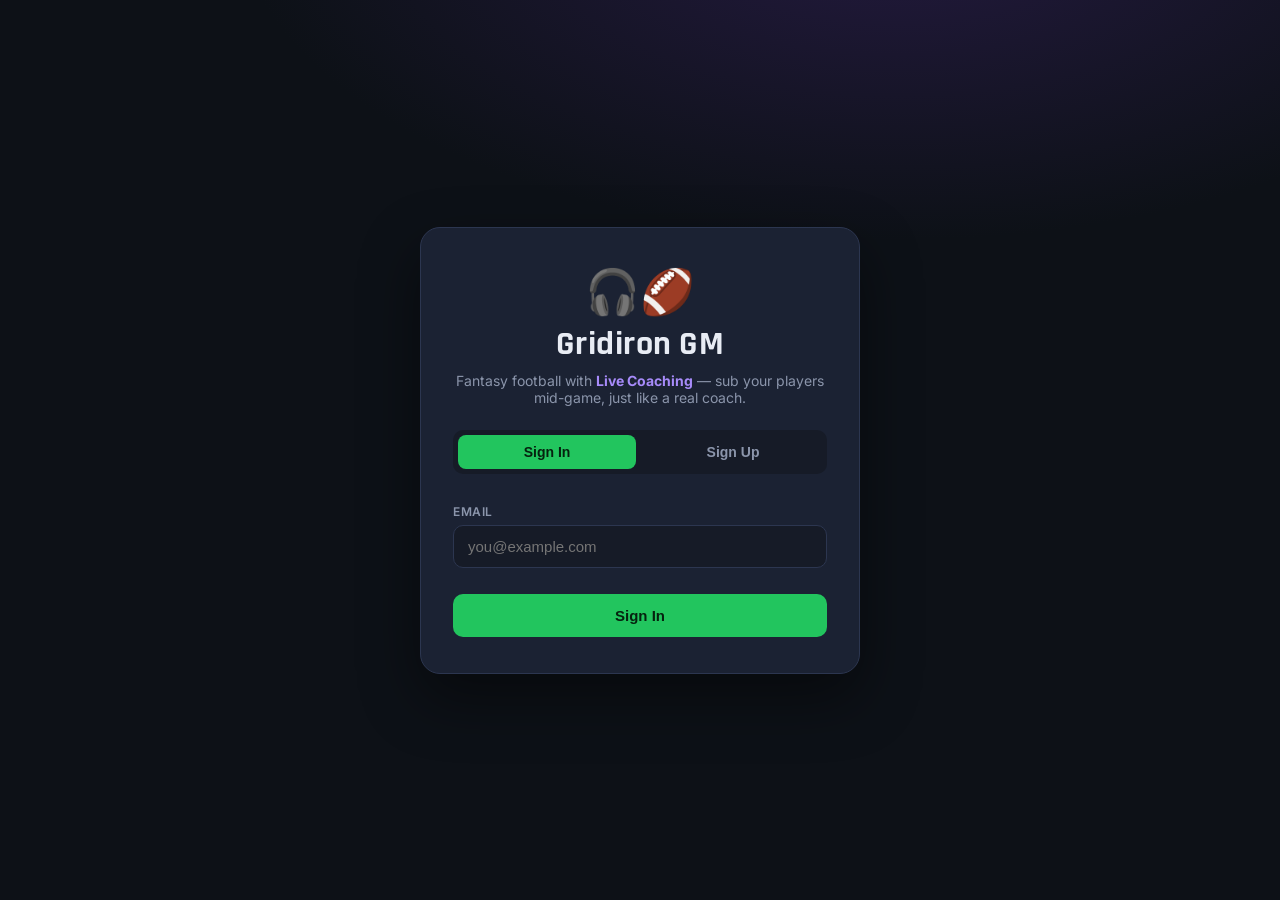
==== index.html @ d034e159 "Gridiron GM: fantasy football league app with Live Coaching - Sign up with name, username, email, ag" ====
<!DOCTYPE html>
<html lang="en">
<head>
  <meta charset="UTF-8" />
  <meta name="viewport" content="width=device-width, initial-scale=1.0" />
  <title>Gridiron GM — Fantasy Football with Live Coaching</title>
  <link rel="icon" href="data:image/svg+xml,<svg xmlns=%22http://www.w3.org/2000/svg%22 viewBox=%220 0 100 100%22><text y=%22.9em%22 font-size=%2290%22>🎧</text></svg>" />
  <link rel="preconnect" href="https://fonts.googleapis.com" />
  <link href="https://fonts.googleapis.com/css2?family=Rajdhani:wght@500;600;700&family=Inter:wght@400;500;600;700&display=swap" rel="stylesheet" />
  <link rel="stylesheet" href="styles.css" />
</head>
<body>
  <!-- ======== AUTH ======== -->
  <div id="auth-screen" class="screen">
    <div class="auth-card">
      <div class="auth-logo">🎧🏈</div>
      <h1 class="auth-title">Gridiron GM</h1>
      <p class="auth-sub">Fantasy football with <b>Live Coaching</b> — sub your players mid-game, just like a real coach.</p>

      <div class="auth-tabs">
        <button id="tab-login" class="auth-tab active" onclick="showAuthTab('login')">Sign In</button>
        <button id="tab-signup" class="auth-tab" onclick="showAuthTab('signup')">Sign Up</button>
      </div>

      <form id="login-form" class="auth-form" onsubmit="handleLogin(event)">
        <label>Email</label>
        <input type="email" id="login-email" placeholder="you@example.com" required />
        <button type="submit" class="btn-primary">Sign In</button>
      </form>

      <form id="signup-form" class="auth-form hidden" onsubmit="handleSignup(event)">
        <label>Name</label>
        <input type="text" id="signup-name" placeholder="Your name" required maxlength="40" />
        <label>Username</label>
        <input type="text" id="signup-username" placeholder="e.g. gridiron_guru" required maxlength="24" pattern="[A-Za-z0-9_]{3,24}" title="3–24 letters, numbers or underscores" />
        <label>Email</label>
        <input type="email" id="signup-email" placeholder="you@example.com" required />
        <label>Age Group</label>
        <select id="signup-age" required>
          <option value="" disabled selected>Select your age group</option>
          <option>Under 18</option>
          <option>18–24</option>
          <option>25–34</option>
          <option>35–44</option>
          <option>45–54</option>
          <option>55–64</option>
          <option>65+</option>
        </select>
        <label>Favorite Football Team</label>
        <select id="signup-team" required>
          <option value="" disabled selected>Select your team</option>
        </select>
        <button type="submit" class="btn-primary">Create Account</button>
      </form>
      <p id="auth-error" class="auth-error hidden"></p>
    </div>
  </div>

  <!-- ======== LEAGUE HUB ======== -->
  <div id="hub-screen" class="screen hidden">
    <header class="topbar">
      <div class="brand">🎧🏈 <span>Gridiron GM</span></div>
      <div class="user-box">
        <span id="hub-user-chip" class="user-chip"></span>
        <button class="btn-ghost" onclick="logout()">Sign out</button>
      </div>
    </header>
    <main class="hub-main">
      <section class="panel">
        <h2>🏟️ My Leagues</h2>
        <p class="panel-sub">Leagues you've created or joined</p>
        <div id="my-leagues"></div>
      </section>

      <div class="hub-grid">
        <section class="panel">
          <h2>➕ Create a League</h2>
          <form class="stack-form" onsubmit="handleCreateLeague(event)">
            <label>League Name</label>
            <input type="text" id="cl-name" placeholder="e.g. Sunday Legends" required maxlength="40" />
            <label>Number of Teams <span class="hint">(must be even)</span></label>
            <select id="cl-teams" onchange="updateDivisionOptions()"></select>
            <label>Divisions</label>
            <select id="cl-divisions"></select>
            <label>Playoff Teams <span class="hint">(division winners + wildcards advance)</span></label>
            <select id="cl-playoffs">
              <option value="6" selected>6 teams — top 2 seeds get a bye (weeks 15–17)</option>
              <option value="4">4 teams — semis &amp; championship (weeks 16–17)</option>
            </select>
            <label>Draft Date &amp; Time</label>
            <input type="datetime-local" id="cl-draft" required />
            <label>Your Team Name</label>
            <input type="text" id="cl-teamname" placeholder="e.g. Bench Warmers" required maxlength="30" />
            <button type="submit" class="btn-primary">Create League</button>
            <p class="form-note">The fantasy season runs weeks 1–17 — the NFL's 18 weeks minus one, because nobody plays their starters in Week 18.</p>
          </form>
        </section>

        <section class="panel">
          <h2>📨 Join a League</h2>
          <form class="stack-form" onsubmit="handleJoinLeague(event)">
            <label>Invite Code</label>
            <input type="text" id="jl-code" placeholder="e.g. K7XQ2M" required maxlength="8" style="text-transform:uppercase" />
            <label>Your Team Name</label>
            <input type="text" id="jl-teamname" placeholder="e.g. Couch Coaches" required maxlength="30" />
            <button type="submit" class="btn-primary">Join League</button>
            <p class="form-note">Ask your commissioner for the invite code or link.</p>
          </form>
        </section>
      </div>
    </main>
  </div>

  <!-- ======== LEAGUE ======== -->
  <div id="league-screen" class="screen hidden">
    <header class="topbar">
      <div class="brand clickable" onclick="backToHub()">‹ 🎧🏈 <span id="league-title">League</span></div>
      <nav class="nav" id="league-nav">
        <button id="nav-team" class="nav-btn" onclick="showTab('team')">My Team</button>
        <button id="nav-matchup" class="nav-btn" onclick="showTab('matchup')">Matchup</button>
        <button id="nav-players" class="nav-btn" onclick="showTab('players')">Players</button>
        <button id="nav-standings" class="nav-btn" onclick="showTab('standings')">Standings</button>
        <button id="nav-draft" class="nav-btn" onclick="showTab('draft')">Draft</button>
      </nav>
      <div class="user-box">
        <button id="refresh-btn" class="btn-ghost" onclick="manualRefresh()" title="Refresh live stats">⟳</button>
        <span id="user-chip" class="user-chip"></span>
        <button class="btn-ghost" onclick="logout()">Sign out</button>
      </div>
    </header>

    <div class="week-nav" id="week-nav">
      <button class="week-arrow" onclick="changeWeek(-1)">‹</button>
      <div id="week-pills" class="week-pills"></div>
      <button class="week-arrow" onclick="changeWeek(1)">›</button>
    </div>

    <main>
      <section id="tab-team" class="view hidden"><div id="team-view"></div></section>
      <section id="tab-matchup" class="view hidden"><div id="matchup-view"></div></section>
      <section id="tab-players" class="view hidden">
        <div class="panel">
          <div class="pool-controls">
            <input type="text" id="pool-search" placeholder="🔍 Search players…" oninput="renderPlayersTab()" />
            <div id="pos-filters" class="pos-filters"></div>
          </div>
          <div id="players-pool"></div>
        </div>
      </section>
      <section id="tab-standings" class="view hidden"><div id="standings-view"></div></section>
      <section id="tab-draft" class="view hidden"><div id="draft-view"></div></section>
    </main>
  </div>

  <!-- ======== MODALS ======== -->
  <div id="modal-backdrop" class="modal-backdrop hidden" onclick="if(event.target===this)closeModal()">
    <div id="modal-box" class="modal-box"></div>
  </div>

  <div id="toast" class="toast hidden"></div>

  <script src="vendor/supabase.js"></script>
  <script src="app.js"></script>
</body>
</html>
---- styles.css ----
:root {
  --bg: #0d1117;
  --bg-2: #161b27;
  --card: #1b2233;
  --card-hover: #222b40;
  --border: #2c3650;
  --text: #e8ecf4;
  --muted: #8b95ab;
  --accent: #22c55e;
  --accent-2: #16a34a;
  --gold: #fbbf24;
  --red: #ef4444;
  --blue: #3b82f6;
  --purple: #a78bfa;
  --radius: 14px;
}

* { margin: 0; padding: 0; box-sizing: border-box; }

body {
  font-family: 'Inter', system-ui, sans-serif;
  background: radial-gradient(1200px 600px at 70% -10%, #241a40 0%, var(--bg) 55%);
  color: var(--text);
  min-height: 100vh;
}

.hidden { display: none !important; }
.screen { min-height: 100vh; }

h1, h2, h3, .brand, .auth-title { font-family: 'Rajdhani', 'Inter', sans-serif; }

/* ===== Auth ===== */
#auth-screen { display: flex; align-items: center; justify-content: center; padding: 24px; }
.auth-card {
  width: 100%; max-width: 440px;
  background: var(--card); border: 1px solid var(--border);
  border-radius: 20px; padding: 36px 32px;
  box-shadow: 0 24px 60px rgba(0,0,0,.45);
}
.auth-logo { font-size: 44px; text-align: center; }
.auth-title { text-align: center; font-size: 34px; letter-spacing: .5px; margin-top: 4px; }
.auth-sub { text-align: center; color: var(--muted); margin: 6px 0 24px; font-size: 14px; }
.auth-sub b { color: var(--purple); }
.auth-tabs { display: flex; gap: 8px; margin-bottom: 20px; background: var(--bg-2); padding: 5px; border-radius: 10px; }
.auth-tab {
  flex: 1; padding: 9px; border: none; border-radius: 8px; cursor: pointer;
  background: transparent; color: var(--muted); font-weight: 600; font-size: 14px;
}
.auth-tab.active { background: var(--accent); color: #06220f; }
.auth-form, .stack-form { display: flex; flex-direction: column; gap: 6px; }
.auth-form label, .stack-form label { font-size: 12px; font-weight: 600; color: var(--muted); text-transform: uppercase; letter-spacing: .6px; margin-top: 10px; }
.auth-form input, .auth-form select, .stack-form input, .stack-form select {
  padding: 12px 14px; border-radius: 10px; border: 1px solid var(--border);
  background: var(--bg-2); color: var(--text); font-size: 15px; outline: none;
}
.auth-form input:focus, .auth-form select:focus,
.stack-form input:focus, .stack-form select:focus { border-color: var(--accent); }
.btn-primary {
  margin-top: 20px; padding: 13px; border: none; border-radius: 10px; cursor: pointer;
  background: var(--accent); color: #06220f; font-weight: 700; font-size: 15px;
}
.btn-primary:hover:not(:disabled) { background: var(--accent-2); color: #eafff2; }
.btn-primary:disabled { opacity: .4; cursor: not-allowed; }
.auth-error { margin-top: 14px; color: var(--red); font-size: 14px; text-align: center; }
.hint { color: var(--muted); font-weight: 400; text-transform: none; letter-spacing: 0; }
.form-note { color: var(--muted); font-size: 12px; margin-top: 12px; line-height: 1.5; }

/* ===== Topbar ===== */
.topbar {
  display: flex; align-items: center; justify-content: space-between; gap: 12px;
  padding: 14px 22px; border-bottom: 1px solid var(--border);
  background: rgba(13,17,23,.8); backdrop-filter: blur(8px);
  position: sticky; top: 0; z-index: 20; flex-wrap: wrap;
}
.brand { font-size: 22px; font-weight: 700; letter-spacing: .5px; }
.brand.clickable { cursor: pointer; }
.brand.clickable:hover { color: var(--accent); }
.nav { display: flex; gap: 6px; background: var(--bg-2); padding: 5px; border-radius: 12px; flex-wrap: wrap; }
.nav-btn {
  padding: 8px 14px; border: none; border-radius: 9px; cursor: pointer;
  background: transparent; color: var(--muted); font-weight: 600; font-size: 14px;
}
.nav-btn.active { background: var(--accent); color: #06220f; }
.nav-btn .dot { display: inline-block; width: 7px; height: 7px; border-radius: 50%; background: var(--gold); margin-left: 5px; vertical-align: middle; animation: pulse 1.6s infinite; }
.user-box { display: flex; align-items: center; gap: 8px; }
.user-chip { font-weight: 600; font-size: 14px; color: var(--text); }
.btn-ghost {
  padding: 7px 12px; border: 1px solid var(--border); border-radius: 9px; cursor: pointer;
  background: transparent; color: var(--muted); font-size: 13px; font-weight: 600;
}
.btn-ghost:hover { color: var(--text); border-color: var(--muted); }
.btn-small {
  padding: 6px 12px; border: none; border-radius: 8px; cursor: pointer;
  background: var(--accent); color: #06220f; font-weight: 700; font-size: 12.5px;
}
.btn-small.gold { background: var(--gold); color: #1a1509; }
.btn-small.red { background: rgba(239,68,68,.15); color: var(--red); border: 1px solid rgba(239,68,68,.5); }
.btn-small.blue { background: rgba(59,130,246,.15); color: var(--blue); border: 1px solid rgba(59,130,246,.5); }
.btn-small.purple { background: var(--purple); color: #1c1233; }
.btn-small:disabled { opacity: .35; cursor: not-allowed; }

/* ===== Week nav ===== */
.week-nav { display: flex; align-items: center; gap: 8px; padding: 16px 22px 0; max-width: 1100px; margin: 0 auto; }
.week-pills { display: flex; gap: 6px; overflow-x: auto; scrollbar-width: thin; padding-bottom: 6px; flex: 1; }
.week-pill {
  min-width: 46px; padding: 8px 0; text-align: center; border-radius: 9px; cursor: pointer;
  border: 1px solid var(--border); background: var(--bg-2); color: var(--muted);
  font-weight: 700; font-size: 13px; flex-shrink: 0;
}
.week-pill.active { background: var(--accent); border-color: var(--accent); color: #06220f; }
.week-pill.current-week:not(.active) { border-color: var(--accent); color: var(--accent); }
.week-pill.playoff-pill { border-style: dashed; }
.week-pill.playoff-pill.active { border-style: solid; }
.week-arrow {
  width: 36px; height: 36px; border-radius: 9px; border: 1px solid var(--border);
  background: var(--bg-2); color: var(--text); font-size: 18px; cursor: pointer; flex-shrink: 0;
}

main { max-width: 1100px; margin: 0 auto; padding: 18px 22px 60px; }
.hub-main { max-width: 1100px; margin: 0 auto; padding: 24px 22px 60px; display: flex; flex-direction: column; gap: 18px; }
.hub-grid { display: grid; grid-template-columns: 1fr 1fr; gap: 18px; align-items: start; }
@media (max-width: 860px) { .hub-grid { grid-template-columns: 1fr; } }

/* ===== Panels & tables ===== */
.panel { background: var(--card); border: 1px solid var(--border); border-radius: var(--radius); padding: 20px; }
.panel h2 { font-size: 22px; }
.panel h3 { font-size: 17px; margin-bottom: 8px; }
.panel-sub { color: var(--muted); font-size: 13px; margin: 2px 0 14px; }
table { width: 100%; border-collapse: collapse; font-size: 14px; }
th, td { padding: 9px 10px; text-align: left; border-bottom: 1px solid var(--border); }
th { color: var(--muted); font-size: 11px; text-transform: uppercase; letter-spacing: .7px; }
td.num, th.num { text-align: right; font-variant-numeric: tabular-nums; }
tr.me td { background: rgba(34,197,94,.07); }
.rank { color: var(--muted); width: 30px; }
.empty-note { color: var(--muted); padding: 18px 4px; font-size: 14px; }
.table-note { color: var(--muted); font-size: 12px; margin-top: 10px; }

/* ===== League cards (hub) ===== */
.league-card {
  display: flex; align-items: center; justify-content: space-between; gap: 12px; flex-wrap: wrap;
  border: 1px solid var(--border); border-radius: 12px; padding: 14px 16px; margin-bottom: 10px;
  background: var(--bg-2); cursor: pointer; transition: border-color .15s;
}
.league-card:hover { border-color: var(--accent); }
.league-card .lc-name { font-weight: 700; font-size: 16px; }
.league-card .lc-meta { color: var(--muted); font-size: 13px; }
.status-pill {
  display: inline-block; padding: 3px 10px; border-radius: 999px; font-size: 11.5px; font-weight: 700;
  text-transform: uppercase; letter-spacing: .5px;
}
.status-pill.pre_draft { background: rgba(251,191,36,.15); color: var(--gold); border: 1px solid rgba(251,191,36,.4); }
.status-pill.drafting { background: rgba(167,139,250,.15); color: var(--purple); border: 1px solid rgba(167,139,250,.45); animation: pulse 1.6s infinite; }
.status-pill.active { background: rgba(34,197,94,.14); color: var(--accent); border: 1px solid rgba(34,197,94,.45); }
.status-pill.complete { background: rgba(59,130,246,.14); color: var(--blue); border: 1px solid rgba(59,130,246,.45); }

/* ===== Lineup ===== */
.lineup-grid { display: grid; grid-template-columns: 1fr 1fr; gap: 16px; align-items: start; }
@media (max-width: 900px) { .lineup-grid { grid-template-columns: 1fr; } }
.slot-row {
  display: flex; align-items: center; gap: 10px;
  border: 1px solid var(--border); border-radius: 12px; padding: 9px 12px; margin-bottom: 8px;
  background: var(--bg-2);
}
.slot-row.locked { border-color: rgba(251,191,36,.35); }
.slot-row.live-game { border-color: rgba(34,197,94,.55); box-shadow: 0 0 0 1px rgba(34,197,94,.25); }
.slot-row.empty-slot { border-style: dashed; }
.slot-row.swapped { border-color: rgba(167,139,250,.6); box-shadow: 0 0 0 1px rgba(167,139,250,.3); }
.slot-tag {
  min-width: 44px; text-align: center; font-family: 'Rajdhani'; font-weight: 700; font-size: 14px;
  color: var(--muted); background: var(--card); border: 1px solid var(--border);
  border-radius: 8px; padding: 5px 4px; flex-shrink: 0;
}
.headshot {
  width: 38px; height: 38px; border-radius: 50%; background: var(--card); object-fit: cover;
  border: 1px solid var(--border); flex-shrink: 0;
}
.p-info { flex: 1; min-width: 0; }
.p-name { font-weight: 600; font-size: 14.5px; white-space: nowrap; overflow: hidden; text-overflow: ellipsis; cursor: pointer; }
.p-name:hover { color: var(--accent); text-decoration: underline; }
.p-meta { font-size: 12px; color: var(--muted); white-space: nowrap; overflow: hidden; text-overflow: ellipsis; }
.p-meta .live { color: var(--accent); font-weight: 600; animation: pulse 1.6s infinite; }
.p-meta .final { color: var(--blue); font-weight: 600; }
.p-pts { font-family: 'Rajdhani'; font-size: 21px; font-weight: 700; min-width: 52px; text-align: right; }
.p-pts small { display: block; font-family: 'Inter'; font-size: 10px; color: var(--muted); font-weight: 500; line-height: 1; }
.slot-actions { display: flex; gap: 6px; flex-shrink: 0; }
.swap-detail {
  border: 1px dashed rgba(167,139,250,.5); border-radius: 10px; background: rgba(167,139,250,.07);
  margin: -2px 0 8px; padding: 8px 12px; font-size: 12.5px; color: var(--muted); line-height: 1.55;
}
.swap-detail b { color: var(--purple); }

/* ===== Matchup ===== */
.mu-head {
  display: grid; grid-template-columns: 1fr auto 1fr; gap: 10px; align-items: center;
  margin-bottom: 16px; text-align: center;
}
.mu-team-name { font-family: 'Rajdhani'; font-size: 20px; font-weight: 700; }
.mu-owner { font-size: 12.5px; color: var(--muted); }
.mu-score { font-family: 'Rajdhani'; font-size: 42px; font-weight: 700; line-height: 1; }
.mu-vs { color: var(--muted); font-weight: 700; }
.mu-row { display: grid; grid-template-columns: 1fr 56px 1fr; gap: 8px; align-items: center; border-bottom: 1px solid var(--border); padding: 6px 0; }
.mu-row .slot-tag { margin: 0 auto; }
.mu-side { display: flex; align-items: center; gap: 8px; min-width: 0; }
.mu-side.right { flex-direction: row-reverse; text-align: right; }
.mu-list { margin-top: 6px; }
.mini-mu {
  display: flex; align-items: center; justify-content: space-between; gap: 10px;
  border: 1px solid var(--border); border-radius: 10px; background: var(--bg-2);
  padding: 10px 14px; margin-bottom: 8px; font-size: 14px;
}
.mini-mu .sc { font-family: 'Rajdhani'; font-weight: 700; font-size: 18px; }

/* ===== Players pool ===== */
.pool-controls { display: flex; gap: 10px; flex-wrap: wrap; margin-bottom: 14px; }
.pool-controls input {
  flex: 1; min-width: 200px; padding: 10px 14px; border-radius: 10px;
  border: 1px solid var(--border); background: var(--bg-2); color: var(--text); font-size: 14px; outline: none;
}
.pool-controls input:focus { border-color: var(--accent); }
.pos-filters { display: flex; gap: 6px; flex-wrap: wrap; }
.pos-filter {
  padding: 8px 14px; border-radius: 9px; border: 1px solid var(--border); cursor: pointer;
  background: var(--bg-2); color: var(--muted); font-weight: 700; font-size: 13px;
}
.pos-filter.active { background: var(--accent); border-color: var(--accent); color: #06220f; }
.pool-row {
  display: flex; align-items: center; gap: 10px;
  border-bottom: 1px solid var(--border); padding: 8px 4px;
}
.pool-row .owner-tag { font-size: 12px; color: var(--muted); white-space: nowrap; }
.pool-row .owner-tag.fa { color: var(--accent); font-weight: 600; }
.pos-badge {
  min-width: 36px; text-align: center; font-size: 11.5px; font-weight: 700; border-radius: 6px; padding: 3px 6px;
  background: var(--card); border: 1px solid var(--border); color: var(--muted); flex-shrink: 0;
}
.pos-QB { color: #f472b6; } .pos-RB { color: #4ade80; } .pos-WR { color: #60a5fa; }
.pos-TE { color: #fbbf24; } .pos-K { color: #c084fc; } .pos-DST { color: #94a3b8; }

/* ===== Draft ===== */
.draft-grid { display: grid; grid-template-columns: 1.2fr 1fr; gap: 16px; align-items: start; }
@media (max-width: 900px) { .draft-grid { grid-template-columns: 1fr; } }
.on-clock {
  border: 1px solid rgba(167,139,250,.55); background: rgba(167,139,250,.1);
  border-radius: var(--radius); padding: 14px 18px; margin-bottom: 14px;
  display: flex; align-items: center; justify-content: space-between; gap: 12px; flex-wrap: wrap;
}
.on-clock .oc-label { font-size: 12px; color: var(--purple); text-transform: uppercase; letter-spacing: 1px; font-weight: 700; }
.on-clock .oc-team { font-family: 'Rajdhani'; font-size: 22px; font-weight: 700; }
.on-clock.my-turn { border-color: var(--accent); background: rgba(34,197,94,.1); animation: glowpulse 1.8s infinite; }
@keyframes glowpulse { 50% { box-shadow: 0 0 24px rgba(34,197,94,.35); } }
.draft-pick-row { display: flex; gap: 10px; align-items: center; padding: 6px 4px; border-bottom: 1px solid var(--border); font-size: 13.5px; }
.draft-pick-row .pk { color: var(--muted); min-width: 52px; font-variant-numeric: tabular-nums; }
.invite-box {
  display: flex; align-items: center; gap: 10px; flex-wrap: wrap;
  background: var(--bg-2); border: 1px dashed var(--border); border-radius: 10px; padding: 12px 14px; margin: 10px 0;
}
.invite-code { font-family: 'Rajdhani'; font-size: 26px; font-weight: 700; letter-spacing: 4px; color: var(--gold); }

/* ===== Standings ===== */
.division-block { margin-bottom: 18px; }
.bracket { display: flex; gap: 18px; overflow-x: auto; padding: 6px 2px 12px; }
.bracket-round { min-width: 230px; flex: 1; }
.bracket-round h4 { color: var(--muted); font-size: 12px; text-transform: uppercase; letter-spacing: 1px; margin-bottom: 8px; }
.bracket-game { border: 1px solid var(--border); border-radius: 10px; background: var(--bg-2); padding: 8px 10px; margin-bottom: 10px; font-size: 13.5px; }
.bracket-game .bg-row { display: flex; justify-content: space-between; gap: 8px; padding: 3px 0; }
.bracket-game .seed { color: var(--muted); font-size: 11px; margin-right: 4px; }
.bracket-game .bg-row.winner { color: var(--accent); font-weight: 700; }
.champ-banner {
  background: linear-gradient(90deg, rgba(251,191,36,.16), transparent);
  border: 1px solid rgba(251,191,36,.4); border-radius: var(--radius);
  padding: 14px 18px; margin-bottom: 14px; font-size: 15px;
}

/* ===== Badges ===== */
.live-badge { color: var(--accent); font-weight: 700; animation: pulse 1.6s infinite; }
.final-badge { color: var(--blue); font-weight: 700; }
.lock-badge { color: var(--gold); font-weight: 600; }
@keyframes pulse { 50% { opacity: .45; } }

/* ===== Modal ===== */
.modal-backdrop {
  position: fixed; inset: 0; background: rgba(5,8,14,.72); z-index: 40;
  display: flex; align-items: center; justify-content: center; padding: 20px;
}
.modal-box {
  width: 100%; max-width: 640px; max-height: 86vh; overflow-y: auto;
  background: var(--card); border: 1px solid var(--border); border-radius: 16px;
  padding: 22px; box-shadow: 0 24px 70px rgba(0,0,0,.6);
}
.modal-head { display: flex; align-items: center; justify-content: space-between; gap: 10px; margin-bottom: 12px; }
.modal-head h3 { font-size: 20px; }
.modal-close { background: none; border: none; color: var(--muted); font-size: 22px; cursor: pointer; }
.modal-close:hover { color: var(--text); }
.profile-head { display: flex; gap: 14px; align-items: center; margin-bottom: 14px; }
.profile-head .headshot { width: 64px; height: 64px; }
.profile-head .ph-name { font-family: 'Rajdhani'; font-size: 24px; font-weight: 700; }
.profile-head .ph-meta { color: var(--muted); font-size: 13px; }
.stat-scroll { overflow-x: auto; }
.stat-scroll table { font-size: 12.5px; white-space: nowrap; }
.pick-list .slot-row { cursor: pointer; }
.pick-list .slot-row:hover { border-color: var(--accent); background: var(--card-hover); }
.subnote {
  background: rgba(167,139,250,.08); border: 1px dashed rgba(167,139,250,.45);
  border-radius: 10px; padding: 10px 14px; font-size: 13px; color: var(--muted); line-height: 1.55; margin-bottom: 12px;
}
.subnote b { color: var(--purple); }

/* ===== Toast ===== */
.toast {
  position: fixed; bottom: 26px; left: 50%; transform: translateX(-50%);
  background: var(--card); border: 1px solid var(--accent); color: var(--text);
  border-radius: 12px; padding: 12px 22px; font-size: 14px; font-weight: 600;
  box-shadow: 0 12px 30px rgba(0,0,0,.5); z-index: 60; max-width: 92vw;
}
.toast.error { border-color: var(--red); }

@media (max-width: 640px) {
  .topbar { justify-content: center; }
  main { padding: 14px 12px 60px; }
  .week-nav { padding: 12px 12px 0; }
  .mu-score { font-size: 30px; }
  .p-pts { font-size: 17px; min-width: 42px; }
}
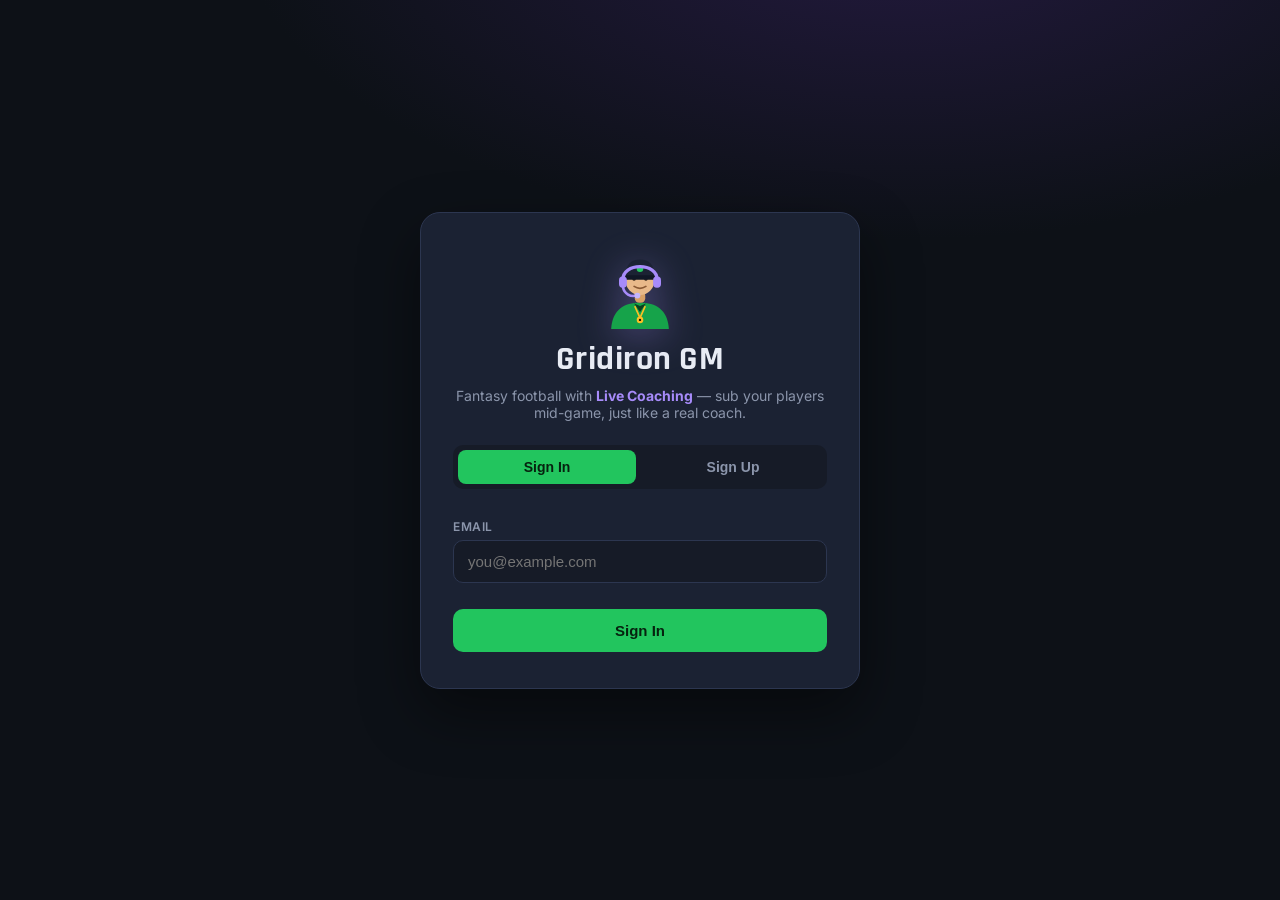
==== commit a78c9399: "Commissioner options: custom roster construction, custom scoring, coach artwork - Roster constructio" ====
--- a/index.html
+++ b/index.html
@@ -10,10 +10,39 @@
   <link rel="stylesheet" href="styles.css" />
 </head>
 <body>
+  <!-- The Coach — Gridiron GM is LIVE coaching, so the coach is the face of the app -->
+  <svg width="0" height="0" style="position:absolute" aria-hidden="true">
+    <symbol id="coach" viewBox="0 0 128 128">
+      <!-- polo -->
+      <path d="M20 122 C22 92 40 82 64 82 C88 82 106 92 108 122 Z" fill="#16a34a"/>
+      <path d="M55 83 L64 96 L73 83 L64 87 Z" fill="#0b3d20"/>
+      <!-- whistle lanyard -->
+      <path d="M56 87 L64 105 L72 87" fill="none" stroke="#fbbf24" stroke-width="2.5"/>
+      <circle cx="64" cy="108" r="5" fill="#fbbf24"/>
+      <circle cx="64" cy="108" r="1.8" fill="#1a1509"/>
+      <!-- neck & head -->
+      <rect x="56" y="64" width="16" height="18" rx="7" fill="#d9a066"/>
+      <circle cx="64" cy="48" r="22" fill="#e8b98a"/>
+      <path d="M55 57 Q64 63 73 57" fill="none" stroke="#8a5a34" stroke-width="2.5" stroke-linecap="round"/>
+      <circle cx="55" cy="46" r="2.4" fill="#3b2a1a"/>
+      <circle cx="73" cy="46" r="2.4" fill="#3b2a1a"/>
+      <!-- cap -->
+      <path d="M42 42 C42 24 50 16 64 16 C78 16 86 24 86 42 Z" fill="#1b2233"/>
+      <rect x="37" y="40" width="54" height="7" rx="3.5" fill="#111726"/>
+      <circle cx="64" cy="30" r="5" fill="#22c55e"/>
+      <!-- headset over the cap: band, ear cups, mic -->
+      <path d="M38 48 C36 20 92 20 90 48" fill="none" stroke="#a78bfa" stroke-width="5" stroke-linecap="round"/>
+      <rect x="32" y="42" width="12" height="17" rx="5.5" fill="#a78bfa"/>
+      <rect x="84" y="42" width="12" height="17" rx="5.5" fill="#a78bfa"/>
+      <path d="M38 58 C40 69 50 73 58 71" fill="none" stroke="#a78bfa" stroke-width="4" stroke-linecap="round"/>
+      <circle cx="60" cy="71" r="4.5" fill="#c4b5fd"/>
+    </symbol>
+  </svg>
+
   <!-- ======== AUTH ======== -->
   <div id="auth-screen" class="screen">
     <div class="auth-card">
-      <div class="auth-logo">🎧🏈</div>
+      <div class="auth-logo"><svg class="coach-hero"><use href="#coach"/></svg></div>
       <h1 class="auth-title">Gridiron GM</h1>
       <p class="auth-sub">Fantasy football with <b>Live Coaching</b> — sub your players mid-game, just like a real coach.</p>
 
@@ -59,7 +88,7 @@
   <!-- ======== LEAGUE HUB ======== -->
   <div id="hub-screen" class="screen hidden">
     <header class="topbar">
-      <div class="brand">🎧🏈 <span>Gridiron GM</span></div>
+      <div class="brand"><svg class="coach-mini"><use href="#coach"/></svg> <span>Gridiron GM</span></div>
       <div class="user-box">
         <span id="hub-user-chip" class="user-chip"></span>
         <button class="btn-ghost" onclick="logout()">Sign out</button>
@@ -87,6 +116,20 @@
               <option value="6" selected>6 teams — top 2 seeds get a bye (weeks 15–17)</option>
               <option value="4">4 teams — semis &amp; championship (weeks 16–17)</option>
             </select>
+            <label>Roster Construction <span class="hint">(spots per team — 0 means the position isn't used)</span></label>
+            <div class="roster-grid" id="cl-roster"></div>
+            <p class="rc-summary" id="cl-roster-summary"></p>
+            <label>Scoring</label>
+            <select id="cl-scoring-preset" onchange="applyScoringPreset()">
+              <option value="ppr" selected>Standard — full PPR (1 pt per reception)</option>
+              <option value="half">Half PPR (0.5 per reception)</option>
+              <option value="std">Standard — non-PPR</option>
+              <option value="custom">Custom — set every point value yourself</option>
+            </select>
+            <details class="scoring-editor" id="cl-scoring-editor">
+              <summary>⚙️ Edit point values (per action, per yard, or per whole chunk of yards)</summary>
+              <div id="cl-scoring-grid"></div>
+            </details>
             <label>Draft Date &amp; Time</label>
             <input type="datetime-local" id="cl-draft" required />
             <label>Your Team Name</label>
@@ -114,7 +157,7 @@
   <!-- ======== LEAGUE ======== -->
   <div id="league-screen" class="screen hidden">
     <header class="topbar">
-      <div class="brand clickable" onclick="backToHub()">‹ 🎧🏈 <span id="league-title">League</span></div>
+      <div class="brand clickable" onclick="backToHub()">‹ <svg class="coach-mini"><use href="#coach"/></svg> <span id="league-title">League</span></div>
       <nav class="nav" id="league-nav">
         <button id="nav-team" class="nav-btn" onclick="showTab('team')">My Team</button>
         <button id="nav-matchup" class="nav-btn" onclick="showTab('matchup')">Matchup</button>
--- a/styles.css
+++ b/styles.css
@@ -305,6 +305,43 @@
 }
 .subnote b { color: var(--purple); }
 
+/* ===== The Coach ===== */
+.coach-hero { width: 84px; height: 84px; display: block; margin: 0 auto; filter: drop-shadow(0 6px 18px rgba(167,139,250,.35)); }
+.coach-mini { width: 26px; height: 26px; vertical-align: -6px; }
+.coach-mid { width: 46px; height: 46px; flex-shrink: 0; }
+.subnote.with-coach { display: flex; gap: 12px; align-items: center; }
+.coach-hint { display: flex; gap: 10px; align-items: center; }
+
+/* ===== Create-league: roster construction ===== */
+.roster-grid {
+  display: grid; grid-template-columns: repeat(4, 1fr); gap: 8px;
+  background: var(--bg-2); border: 1px solid var(--border); border-radius: 10px; padding: 10px;
+}
+@media (max-width: 480px) { .roster-grid { grid-template-columns: repeat(2, 1fr); } }
+.rc-item { display: flex; flex-direction: column; gap: 4px; align-items: center; }
+.rc-label { font-size: 11.5px; font-weight: 700; color: var(--muted); }
+.rc-item select { width: 100%; padding: 8px 6px; border-radius: 8px; border: 1px solid var(--border); background: var(--card); color: var(--text); text-align: center; font-weight: 700; }
+.rc-summary { font-size: 12.5px; color: var(--accent); font-weight: 600; margin-top: 6px; }
+
+/* ===== Create-league: scoring editor ===== */
+.scoring-editor { background: var(--bg-2); border: 1px dashed var(--border); border-radius: 10px; padding: 10px 12px; margin-top: 6px; }
+.scoring-editor summary { cursor: pointer; font-size: 13px; font-weight: 600; color: var(--muted); }
+.scoring-editor summary:hover { color: var(--text); }
+.sc-row { display: flex; justify-content: space-between; align-items: center; gap: 10px; padding: 7px 0; border-bottom: 1px solid var(--border); font-size: 13px; flex-wrap: wrap; }
+.sc-label { color: var(--text); font-weight: 600; }
+.sc-inputs { display: flex; align-items: center; gap: 6px; color: var(--muted); font-size: 12.5px; flex-wrap: wrap; }
+.sc-inputs input { width: 64px; padding: 6px 8px; border-radius: 8px; border: 1px solid var(--border); background: var(--card); color: var(--text); text-align: center; font-weight: 700; }
+.sc-inputs select { padding: 6px 8px; border-radius: 8px; border: 1px solid var(--border); background: var(--card); color: var(--text); font-size: 12px; }
+
+/* ===== League rules summary ===== */
+.rules-details { background: var(--bg-2); border: 1px dashed var(--border); border-radius: 10px; padding: 10px 14px; margin: 12px 0; }
+.rules-details summary { cursor: pointer; font-weight: 600; font-size: 14px; color: var(--muted); }
+.rules-details summary:hover { color: var(--text); }
+.rules-grid { display: grid; grid-template-columns: 1fr 1fr; gap: 0 24px; margin-top: 6px; }
+@media (max-width: 640px) { .rules-grid { grid-template-columns: 1fr; } }
+.rules-row { display: flex; justify-content: space-between; gap: 10px; padding: 5px 0; border-bottom: 1px solid var(--border); font-size: 13px; }
+.rules-row span:last-child { color: var(--muted); text-align: right; }
+
 /* ===== Toast ===== */
 .toast {
   position: fixed; bottom: 26px; left: 50%; transform: translateX(-50%);
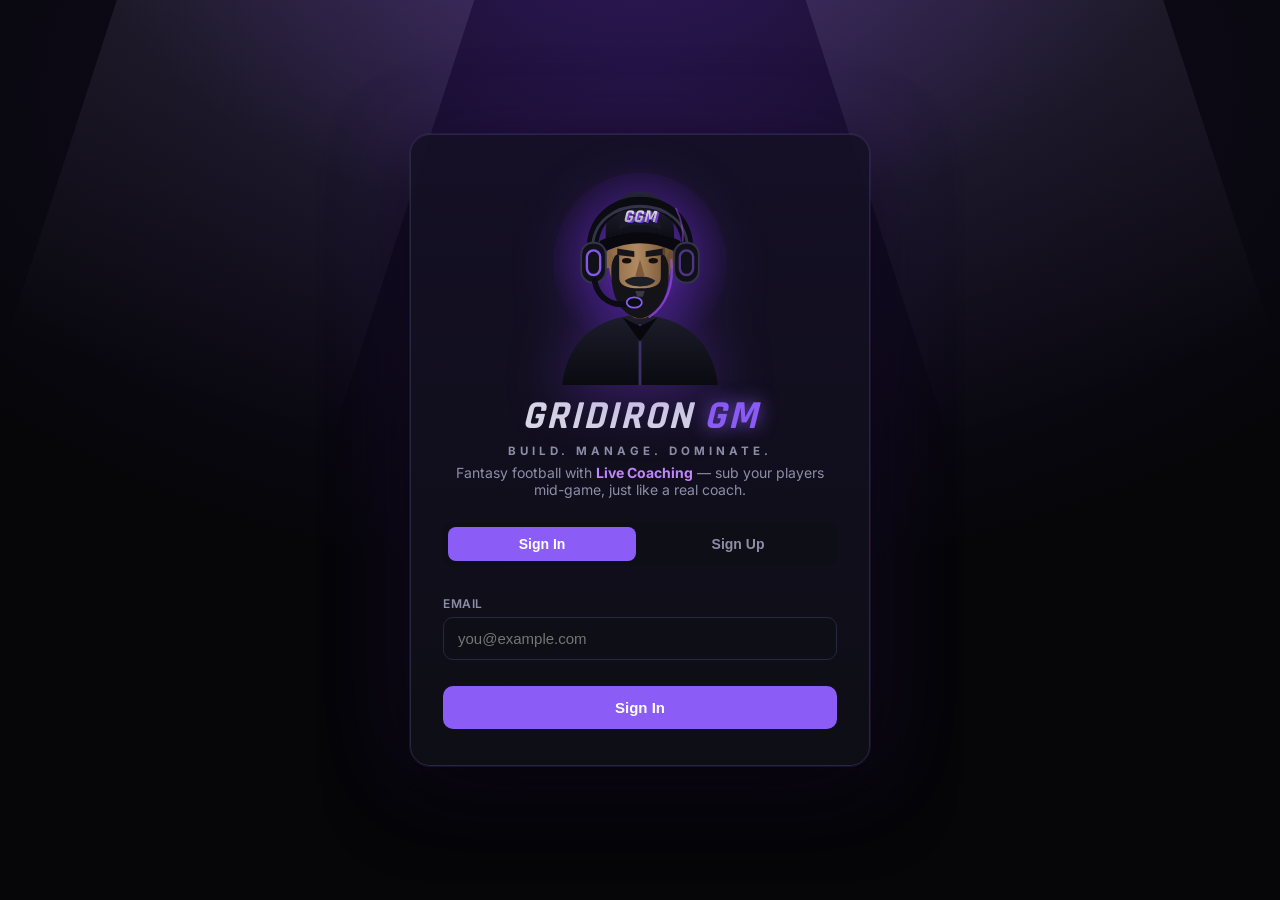
==== commit 7465b85d: "Cinematic rebrand: black/electric-purple identity and gritty coach hero - Palette: near-black surfac" ====
--- a/index.html
+++ b/index.html
@@ -12,38 +12,96 @@
 <body>
   <!-- The Coach — Gridiron GM is LIVE coaching, so the coach is the face of the app -->
   <svg width="0" height="0" style="position:absolute" aria-hidden="true">
-    <symbol id="coach" viewBox="0 0 128 128">
-      <!-- polo -->
-      <path d="M20 122 C22 92 40 82 64 82 C88 82 106 92 108 122 Z" fill="#16a34a"/>
-      <path d="M55 83 L64 96 L73 83 L64 87 Z" fill="#0b3d20"/>
-      <!-- whistle lanyard -->
-      <path d="M56 87 L64 105 L72 87" fill="none" stroke="#fbbf24" stroke-width="2.5"/>
-      <circle cx="64" cy="108" r="5" fill="#fbbf24"/>
-      <circle cx="64" cy="108" r="1.8" fill="#1a1509"/>
-      <!-- neck & head -->
-      <rect x="56" y="64" width="16" height="18" rx="7" fill="#d9a066"/>
-      <circle cx="64" cy="48" r="22" fill="#e8b98a"/>
-      <path d="M55 57 Q64 63 73 57" fill="none" stroke="#8a5a34" stroke-width="2.5" stroke-linecap="round"/>
-      <circle cx="55" cy="46" r="2.4" fill="#3b2a1a"/>
-      <circle cx="73" cy="46" r="2.4" fill="#3b2a1a"/>
-      <!-- cap -->
-      <path d="M42 42 C42 24 50 16 64 16 C78 16 86 24 86 42 Z" fill="#1b2233"/>
-      <rect x="37" y="40" width="54" height="7" rx="3.5" fill="#111726"/>
-      <circle cx="64" cy="30" r="5" fill="#22c55e"/>
-      <!-- headset over the cap: band, ear cups, mic -->
-      <path d="M38 48 C36 20 92 20 90 48" fill="none" stroke="#a78bfa" stroke-width="5" stroke-linecap="round"/>
-      <rect x="32" y="42" width="12" height="17" rx="5.5" fill="#a78bfa"/>
-      <rect x="84" y="42" width="12" height="17" rx="5.5" fill="#a78bfa"/>
-      <path d="M38 58 C40 69 50 73 58 71" fill="none" stroke="#a78bfa" stroke-width="4" stroke-linecap="round"/>
-      <circle cx="60" cy="71" r="4.5" fill="#c4b5fd"/>
+    <defs>
+      <radialGradient id="cGlow" cx="50%" cy="45%" r="55%">
+        <stop offset="0%" stop-color="#8b5cf6" stop-opacity=".55"/>
+        <stop offset="55%" stop-color="#6d28d9" stop-opacity=".22"/>
+        <stop offset="100%" stop-color="#6d28d9" stop-opacity="0"/>
+      </radialGradient>
+      <linearGradient id="cSkin" x1="0" y1="0" x2="1" y2="0">
+        <stop offset="0%" stop-color="#8a6647"/>
+        <stop offset="45%" stop-color="#b08a5f"/>
+        <stop offset="100%" stop-color="#6e4e33"/>
+      </linearGradient>
+      <linearGradient id="cCap" x1="0" y1="0" x2="0" y2="1">
+        <stop offset="0%" stop-color="#26263a"/>
+        <stop offset="100%" stop-color="#0c0c14"/>
+      </linearGradient>
+      <linearGradient id="cJacket" x1="0" y1="0" x2="0" y2="1">
+        <stop offset="0%" stop-color="#1d1d2c"/>
+        <stop offset="100%" stop-color="#0a0a10"/>
+      </linearGradient>
+      <linearGradient id="cSilver" x1="0" y1="0" x2="0" y2="1">
+        <stop offset="0%" stop-color="#f4f4fa"/>
+        <stop offset="100%" stop-color="#8f8fa8"/>
+      </linearGradient>
+    </defs>
+    <symbol id="coach" viewBox="0 0 200 232">
+      <ellipse cx="100" cy="104" rx="92" ry="96" fill="url(#cGlow)"/>
+      <!-- jacket -->
+      <path d="M18 232 C24 180 60 160 100 158 C140 160 176 180 182 232 Z" fill="url(#cJacket)"/>
+      <path d="M100 168 L100 232" stroke="#3b2f63" stroke-width="3"/>
+      <path d="M82 161 L100 186 L118 161 L100 170 Z" fill="#07070c"/>
+      <!-- neck -->
+      <rect x="87" y="132" width="26" height="30" rx="11" fill="#7d5a3c"/>
+      <!-- head -->
+      <path d="M66 92 C66 60 80 44 100 44 C120 44 134 60 134 92 C134 124 120 150 100 152 C80 150 66 124 66 92 Z" fill="url(#cSkin)"/>
+      <!-- right-side shadow -->
+      <path d="M118 60 C130 78 130 116 116 138 C126 120 128 84 118 60 Z" fill="#3d2a18" opacity=".5"/>
+      <!-- ears -->
+      <ellipse cx="66" cy="100" rx="6" ry="9" fill="#8a6647"/>
+      <ellipse cx="134" cy="100" rx="6" ry="9" fill="#6e4e33"/>
+      <!-- beard: starts at the cheek line, full round chin -->
+      <path d="M70 106 C72 96 76 92 78 96 L78 118 C78 126 84 130 100 130 C116 130 122 126 122 118 L122 96
+               C124 92 128 96 130 106 C132 136 122 158 100 162 C78 158 68 136 70 106 Z" fill="#131318"/>
+      <path d="M84 122 C90 116 110 116 116 122 C112 130 88 130 84 122 Z" fill="#1e1e27"/>
+      <path d="M95 133 L105 133 L103 139 L97 139 Z" fill="#3a3a46"/>
+      <!-- brows / eyes: stern -->
+      <path d="M76 88 L94 91 L94 97 L76 95 Z" fill="#15151b"/>
+      <path d="M124 88 L106 91 L106 97 L124 95 Z" fill="#15151b"/>
+      <ellipse cx="86" cy="101" rx="5" ry="2.8" fill="#17100a"/>
+      <ellipse cx="114" cy="101" rx="5" ry="2.8" fill="#17100a"/>
+      <!-- nose -->
+      <path d="M100 100 L95 117 L105 117 Z" fill="#7d5a3c"/>
+      <!-- cap crown -->
+      <path d="M64 78 C62 40 84 28 100 28 C116 28 138 40 136 78 C124 70 76 70 64 78 Z" fill="url(#cCap)"/>
+      <path d="M78 68 C78 46 90 36 100 36 C110 36 122 46 122 68 C112 62 88 62 78 68 Z" fill="#191926"/>
+      <!-- brim -->
+      <path d="M58 80 C82 68 118 68 142 80 C146 86 141 92 134 90 C112 80 88 80 66 90 C59 92 54 86 58 80 Z" fill="#08080e"/>
+      <!-- GGM cap mark -->
+      <text x="101.5" y="61.5" text-anchor="middle" font-family="Rajdhani, sans-serif" font-weight="700" font-style="italic" font-size="19" fill="#7c3aed" opacity=".9">GGM</text>
+      <text x="100" y="60" text-anchor="middle" font-family="Rajdhani, sans-serif" font-weight="700" font-style="italic" font-size="19" fill="url(#cSilver)">GGM</text>
+      <!-- headset: band over the cap, big cups on the ears, boom mic -->
+      <path d="M50 92 C46 22 154 22 150 92" fill="none" stroke="#0b0b12" stroke-width="12" stroke-linecap="round"/>
+      <path d="M50 90 C48 28 152 28 150 90" fill="none" stroke="#33334a" stroke-width="3" stroke-linecap="round"/>
+      <rect x="38" y="82" width="26" height="42" rx="12" fill="#101018" stroke="#33334a" stroke-width="2"/>
+      <rect x="136" y="82" width="26" height="42" rx="12" fill="#101018" stroke="#33334a" stroke-width="2"/>
+      <rect x="44" y="90" width="14" height="26" rx="7" fill="none" stroke="#8b5cf6" stroke-width="2.5" opacity=".95"/>
+      <rect x="142" y="90" width="14" height="26" rx="7" fill="none" stroke="#8b5cf6" stroke-width="2.5" opacity=".5"/>
+      <!-- mic boom -->
+      <path d="M52 122 C56 142 72 150 90 146" fill="none" stroke="#0b0b12" stroke-width="6" stroke-linecap="round"/>
+      <ellipse cx="94" cy="145" rx="8" ry="5.5" fill="#0b0b12" stroke="#8b5cf6" stroke-width="1.8"/>
+      <!-- purple rim light -->
+      <path d="M133 100 C136 126 128 148 110 160" fill="none" stroke="#a855f7" stroke-width="2.5" opacity=".6" stroke-linecap="round"/>
+      <path d="M138 46 C144 58 146 70 145 80" fill="none" stroke="#a855f7" stroke-width="2" opacity=".45" stroke-linecap="round"/>
+    </symbol>
+    <symbol id="ggm-badge" viewBox="0 0 64 64">
+      <polygon points="32 3 58 17 58 47 32 61 6 47 6 17" fill="#12121d" stroke="#7c3aed" stroke-width="2.5"/>
+      <polygon points="32 9 53 20 53 44 32 55 11 44 11 20" fill="none" stroke="#2c2c44" stroke-width="1.5"/>
+      <text x="33.5" y="40.5" text-anchor="middle" font-family="Rajdhani, sans-serif" font-weight="700" font-style="italic" font-size="21" fill="#7c3aed" opacity=".9">GGM</text>
+      <text x="32" y="39" text-anchor="middle" font-family="Rajdhani, sans-serif" font-weight="700" font-style="italic" font-size="21" fill="url(#cSilver)">GGM</text>
     </symbol>
   </svg>
 
   <!-- ======== AUTH ======== -->
   <div id="auth-screen" class="screen">
     <div class="auth-card">
-      <div class="auth-logo"><svg class="coach-hero"><use href="#coach"/></svg></div>
-      <h1 class="auth-title">Gridiron GM</h1>
+      <div class="coach-stage">
+        <img src="assets/coach.jpg" alt="" class="coach-photo" onload="this.parentElement.classList.add('has-photo')" onerror="this.remove()"/>
+        <svg class="coach-hero"><use href="#coach"/></svg>
+      </div>
+      <h1 class="auth-title wordmark"><span class="wm-grid">GRIDIRON</span> <span class="wm-gm">GM</span></h1>
+      <p class="tagline">Build. Manage. Dominate.</p>
       <p class="auth-sub">Fantasy football with <b>Live Coaching</b> — sub your players mid-game, just like a real coach.</p>
 
       <div class="auth-tabs">
@@ -88,7 +146,7 @@
   <!-- ======== LEAGUE HUB ======== -->
   <div id="hub-screen" class="screen hidden">
     <header class="topbar">
-      <div class="brand"><svg class="coach-mini"><use href="#coach"/></svg> <span>Gridiron GM</span></div>
+      <div class="brand"><svg class="badge-mini"><use href="#ggm-badge"/></svg> <span class="wordmark"><span class="wm-grid">GRIDIRON</span> <span class="wm-gm">GM</span></span></div>
       <div class="user-box">
         <span id="hub-user-chip" class="user-chip"></span>
         <button class="btn-ghost" onclick="logout()">Sign out</button>
@@ -120,7 +178,7 @@
             <div class="roster-grid" id="cl-roster"></div>
             <p class="rc-summary" id="cl-roster-summary"></p>
             <label>Scoring</label>
-            <select id="cl-scoring-preset" onchange="applyScoringPreset()">
+            <select id="cl-scoring-preset" onchange="applyScoringPreset('cl')">
               <option value="ppr" selected>Standard — full PPR (1 pt per reception)</option>
               <option value="half">Half PPR (0.5 per reception)</option>
               <option value="std">Standard — non-PPR</option>
@@ -157,7 +215,7 @@
   <!-- ======== LEAGUE ======== -->
   <div id="league-screen" class="screen hidden">
     <header class="topbar">
-      <div class="brand clickable" onclick="backToHub()">‹ <svg class="coach-mini"><use href="#coach"/></svg> <span id="league-title">League</span></div>
+      <div class="brand clickable" onclick="backToHub()">‹ <svg class="badge-mini"><use href="#ggm-badge"/></svg> <span id="league-title">League</span></div>
       <nav class="nav" id="league-nav">
         <button id="nav-team" class="nav-btn" onclick="showTab('team')">My Team</button>
         <button id="nav-matchup" class="nav-btn" onclick="showTab('matchup')">Matchup</button>
@@ -166,6 +224,7 @@
         <button id="nav-draft" class="nav-btn" onclick="showTab('draft')">Draft</button>
       </nav>
       <div class="user-box">
+        <button id="settings-btn" class="btn-ghost hidden" onclick="openLeagueSettings()" title="League settings (commissioner)">⚙️ Rules</button>
         <button id="refresh-btn" class="btn-ghost" onclick="manualRefresh()" title="Refresh live stats">⟳</button>
         <span id="user-chip" class="user-chip"></span>
         <button class="btn-ghost" onclick="logout()">Sign out</button>
--- a/styles.css
+++ b/styles.css
@@ -1,17 +1,19 @@
 :root {
-  --bg: #0d1117;
-  --bg-2: #161b27;
-  --card: #1b2233;
-  --card-hover: #222b40;
-  --border: #2c3650;
-  --text: #e8ecf4;
-  --muted: #8b95ab;
-  --accent: #22c55e;
-  --accent-2: #16a34a;
+  --bg: #060609;
+  --bg-2: #0e0e16;
+  --card: #12121d;
+  --card-hover: #1a1a2a;
+  --border: #272740;
+  --text: #e8e8f2;
+  --muted: #8d8da8;
+  --accent: #8b5cf6;
+  --accent-2: #7c3aed;
+  --live: #22c55e;
   --gold: #fbbf24;
   --red: #ef4444;
-  --blue: #3b82f6;
-  --purple: #a78bfa;
+  --blue: #60a5fa;
+  --purple: #c084fc;
+  --silver: #d7d7e4;
   --radius: 14px;
 }
 
@@ -19,7 +21,9 @@
 
 body {
   font-family: 'Inter', system-ui, sans-serif;
-  background: radial-gradient(1200px 600px at 70% -10%, #241a40 0%, var(--bg) 55%);
+  background:
+    radial-gradient(900px 500px at 50% -8%, rgba(124, 58, 237, .28) 0%, transparent 60%),
+    radial-gradient(1400px 800px at 50% 10%, #150d28 0%, var(--bg) 62%);
   color: var(--text);
   min-height: 100vh;
 }
@@ -29,16 +33,35 @@
 
 h1, h2, h3, .brand, .auth-title { font-family: 'Rajdhani', 'Inter', sans-serif; }
 
-/* ===== Auth ===== */
-#auth-screen { display: flex; align-items: center; justify-content: center; padding: 24px; }
+/* ===== Auth (hero) ===== */
+#auth-screen {
+  display: flex; align-items: center; justify-content: center; padding: 24px;
+  position: relative; overflow: hidden;
+}
+/* stadium light beams */
+#auth-screen::before, #auth-screen::after {
+  content: ''; position: absolute; top: -12%; width: 340px; height: 75%;
+  background: linear-gradient(to bottom, rgba(220, 210, 255, .12), transparent 75%);
+  pointer-events: none;
+}
+#auth-screen::before { left: 4%; transform: rotate(18deg); }
+#auth-screen::after { right: 4%; transform: rotate(-18deg); }
+.wordmark { text-align: center; font-family: 'Rajdhani'; font-weight: 700; font-style: italic; letter-spacing: 2px; }
+.wordmark .wm-grid { color: var(--silver); }
+.wordmark .wm-gm { color: var(--accent); text-shadow: 0 0 18px rgba(139, 92, 246, .8); }
+.tagline {
+  text-align: center; color: var(--muted); font-size: 11.5px; font-weight: 700;
+  letter-spacing: 4px; text-transform: uppercase; margin-top: 2px;
+}
 .auth-card {
-  width: 100%; max-width: 440px;
-  background: var(--card); border: 1px solid var(--border);
-  border-radius: 20px; padding: 36px 32px;
-  box-shadow: 0 24px 60px rgba(0,0,0,.45);
+  width: 100%; max-width: 460px; position: relative; z-index: 1;
+  background: linear-gradient(180deg, rgba(21, 16, 38, .92), rgba(14, 14, 22, .96));
+  border: 1px solid var(--border);
+  border-radius: 20px; padding: 30px 32px 36px;
+  box-shadow: 0 0 0 1px rgba(139, 92, 246, .12), 0 24px 80px rgba(0,0,0,.7), 0 0 90px rgba(124, 58, 237, .18);
 }
 .auth-logo { font-size: 44px; text-align: center; }
-.auth-title { text-align: center; font-size: 34px; letter-spacing: .5px; margin-top: 4px; }
+.auth-title { font-size: 40px; margin-top: 6px; }
 .auth-sub { text-align: center; color: var(--muted); margin: 6px 0 24px; font-size: 14px; }
 .auth-sub b { color: var(--purple); }
 .auth-tabs { display: flex; gap: 8px; margin-bottom: 20px; background: var(--bg-2); padding: 5px; border-radius: 10px; }
@@ -46,7 +69,7 @@
   flex: 1; padding: 9px; border: none; border-radius: 8px; cursor: pointer;
   background: transparent; color: var(--muted); font-weight: 600; font-size: 14px;
 }
-.auth-tab.active { background: var(--accent); color: #06220f; }
+.auth-tab.active { background: var(--accent); color: #fff; }
 .auth-form, .stack-form { display: flex; flex-direction: column; gap: 6px; }
 .auth-form label, .stack-form label { font-size: 12px; font-weight: 600; color: var(--muted); text-transform: uppercase; letter-spacing: .6px; margin-top: 10px; }
 .auth-form input, .auth-form select, .stack-form input, .stack-form select {
@@ -57,7 +80,7 @@
 .stack-form input:focus, .stack-form select:focus { border-color: var(--accent); }
 .btn-primary {
   margin-top: 20px; padding: 13px; border: none; border-radius: 10px; cursor: pointer;
-  background: var(--accent); color: #06220f; font-weight: 700; font-size: 15px;
+  background: var(--accent); color: #fff; font-weight: 700; font-size: 15px;
 }
 .btn-primary:hover:not(:disabled) { background: var(--accent-2); color: #eafff2; }
 .btn-primary:disabled { opacity: .4; cursor: not-allowed; }
@@ -80,7 +103,7 @@
   padding: 8px 14px; border: none; border-radius: 9px; cursor: pointer;
   background: transparent; color: var(--muted); font-weight: 600; font-size: 14px;
 }
-.nav-btn.active { background: var(--accent); color: #06220f; }
+.nav-btn.active { background: var(--accent); color: #fff; }
 .nav-btn .dot { display: inline-block; width: 7px; height: 7px; border-radius: 50%; background: var(--gold); margin-left: 5px; vertical-align: middle; animation: pulse 1.6s infinite; }
 .user-box { display: flex; align-items: center; gap: 8px; }
 .user-chip { font-weight: 600; font-size: 14px; color: var(--text); }
@@ -91,7 +114,7 @@
 .btn-ghost:hover { color: var(--text); border-color: var(--muted); }
 .btn-small {
   padding: 6px 12px; border: none; border-radius: 8px; cursor: pointer;
-  background: var(--accent); color: #06220f; font-weight: 700; font-size: 12.5px;
+  background: var(--accent); color: #fff; font-weight: 700; font-size: 12.5px;
 }
 .btn-small.gold { background: var(--gold); color: #1a1509; }
 .btn-small.red { background: rgba(239,68,68,.15); color: var(--red); border: 1px solid rgba(239,68,68,.5); }
@@ -107,7 +130,7 @@
   border: 1px solid var(--border); background: var(--bg-2); color: var(--muted);
   font-weight: 700; font-size: 13px; flex-shrink: 0;
 }
-.week-pill.active { background: var(--accent); border-color: var(--accent); color: #06220f; }
+.week-pill.active { background: var(--accent); border-color: var(--accent); color: #fff; }
 .week-pill.current-week:not(.active) { border-color: var(--accent); color: var(--accent); }
 .week-pill.playoff-pill { border-style: dashed; }
 .week-pill.playoff-pill.active { border-style: solid; }
@@ -150,7 +173,7 @@
 }
 .status-pill.pre_draft { background: rgba(251,191,36,.15); color: var(--gold); border: 1px solid rgba(251,191,36,.4); }
 .status-pill.drafting { background: rgba(167,139,250,.15); color: var(--purple); border: 1px solid rgba(167,139,250,.45); animation: pulse 1.6s infinite; }
-.status-pill.active { background: rgba(34,197,94,.14); color: var(--accent); border: 1px solid rgba(34,197,94,.45); }
+.status-pill.active { background: rgba(34,197,94,.14); color: var(--live); border: 1px solid rgba(34,197,94,.45); }
 .status-pill.complete { background: rgba(59,130,246,.14); color: var(--blue); border: 1px solid rgba(59,130,246,.45); }
 
 /* ===== Lineup ===== */
@@ -162,7 +185,7 @@
   background: var(--bg-2);
 }
 .slot-row.locked { border-color: rgba(251,191,36,.35); }
-.slot-row.live-game { border-color: rgba(34,197,94,.55); box-shadow: 0 0 0 1px rgba(34,197,94,.25); }
+.slot-row.live-game { border-color: rgba(34,197,94,.6); box-shadow: 0 0 0 1px rgba(34,197,94,.28); }
 .slot-row.empty-slot { border-style: dashed; }
 .slot-row.swapped { border-color: rgba(167,139,250,.6); box-shadow: 0 0 0 1px rgba(167,139,250,.3); }
 .slot-tag {
@@ -178,7 +201,7 @@
 .p-name { font-weight: 600; font-size: 14.5px; white-space: nowrap; overflow: hidden; text-overflow: ellipsis; cursor: pointer; }
 .p-name:hover { color: var(--accent); text-decoration: underline; }
 .p-meta { font-size: 12px; color: var(--muted); white-space: nowrap; overflow: hidden; text-overflow: ellipsis; }
-.p-meta .live { color: var(--accent); font-weight: 600; animation: pulse 1.6s infinite; }
+.p-meta .live { color: var(--live); font-weight: 600; animation: pulse 1.6s infinite; }
 .p-meta .final { color: var(--blue); font-weight: 600; }
 .p-pts { font-family: 'Rajdhani'; font-size: 21px; font-weight: 700; min-width: 52px; text-align: right; }
 .p-pts small { display: block; font-family: 'Inter'; font-size: 10px; color: var(--muted); font-weight: 500; line-height: 1; }
@@ -222,7 +245,7 @@
   padding: 8px 14px; border-radius: 9px; border: 1px solid var(--border); cursor: pointer;
   background: var(--bg-2); color: var(--muted); font-weight: 700; font-size: 13px;
 }
-.pos-filter.active { background: var(--accent); border-color: var(--accent); color: #06220f; }
+.pos-filter.active { background: var(--accent); border-color: var(--accent); color: #fff; }
 .pool-row {
   display: flex; align-items: center; gap: 10px;
   border-bottom: 1px solid var(--border); padding: 8px 4px;
@@ -246,7 +269,7 @@
 }
 .on-clock .oc-label { font-size: 12px; color: var(--purple); text-transform: uppercase; letter-spacing: 1px; font-weight: 700; }
 .on-clock .oc-team { font-family: 'Rajdhani'; font-size: 22px; font-weight: 700; }
-.on-clock.my-turn { border-color: var(--accent); background: rgba(34,197,94,.1); animation: glowpulse 1.8s infinite; }
+.on-clock.my-turn { border-color: var(--live); background: rgba(34,197,94,.1); animation: glowpulse 1.8s infinite; }
 @keyframes glowpulse { 50% { box-shadow: 0 0 24px rgba(34,197,94,.35); } }
 .draft-pick-row { display: flex; gap: 10px; align-items: center; padding: 6px 4px; border-bottom: 1px solid var(--border); font-size: 13.5px; }
 .draft-pick-row .pk { color: var(--muted); min-width: 52px; font-variant-numeric: tabular-nums; }
@@ -272,7 +295,7 @@
 }
 
 /* ===== Badges ===== */
-.live-badge { color: var(--accent); font-weight: 700; animation: pulse 1.6s infinite; }
+.live-badge { color: var(--live); font-weight: 700; animation: pulse 1.6s infinite; }
 .final-badge { color: var(--blue); font-weight: 700; }
 .lock-badge { color: var(--gold); font-weight: 600; }
 @keyframes pulse { 50% { opacity: .45; } }
@@ -306,8 +329,16 @@
 .subnote b { color: var(--purple); }
 
 /* ===== The Coach ===== */
-.coach-hero { width: 84px; height: 84px; display: block; margin: 0 auto; filter: drop-shadow(0 6px 18px rgba(167,139,250,.35)); }
-.coach-mini { width: 26px; height: 26px; vertical-align: -6px; }
+.coach-stage { position: relative; width: 190px; margin: 0 auto; }
+.coach-hero { width: 190px; height: 220px; display: block; margin: 0 auto; filter: drop-shadow(0 10px 30px rgba(124,58,237,.4)); }
+.coach-photo {
+  display: none; width: 180px; height: 180px; margin: 0 auto 6px; border-radius: 50%;
+  object-fit: cover; object-position: top; border: 2px solid rgba(139,92,246,.55);
+  box-shadow: 0 0 60px rgba(124,58,237,.45), 0 14px 40px rgba(0,0,0,.6);
+}
+.coach-stage.has-photo .coach-photo { display: block; }
+.coach-stage.has-photo .coach-hero { display: none; }
+.badge-mini { width: 30px; height: 30px; vertical-align: -8px; }
 .coach-mid { width: 46px; height: 46px; flex-shrink: 0; }
 .subnote.with-coach { display: flex; gap: 12px; align-items: center; }
 .coach-hint { display: flex; gap: 10px; align-items: center; }
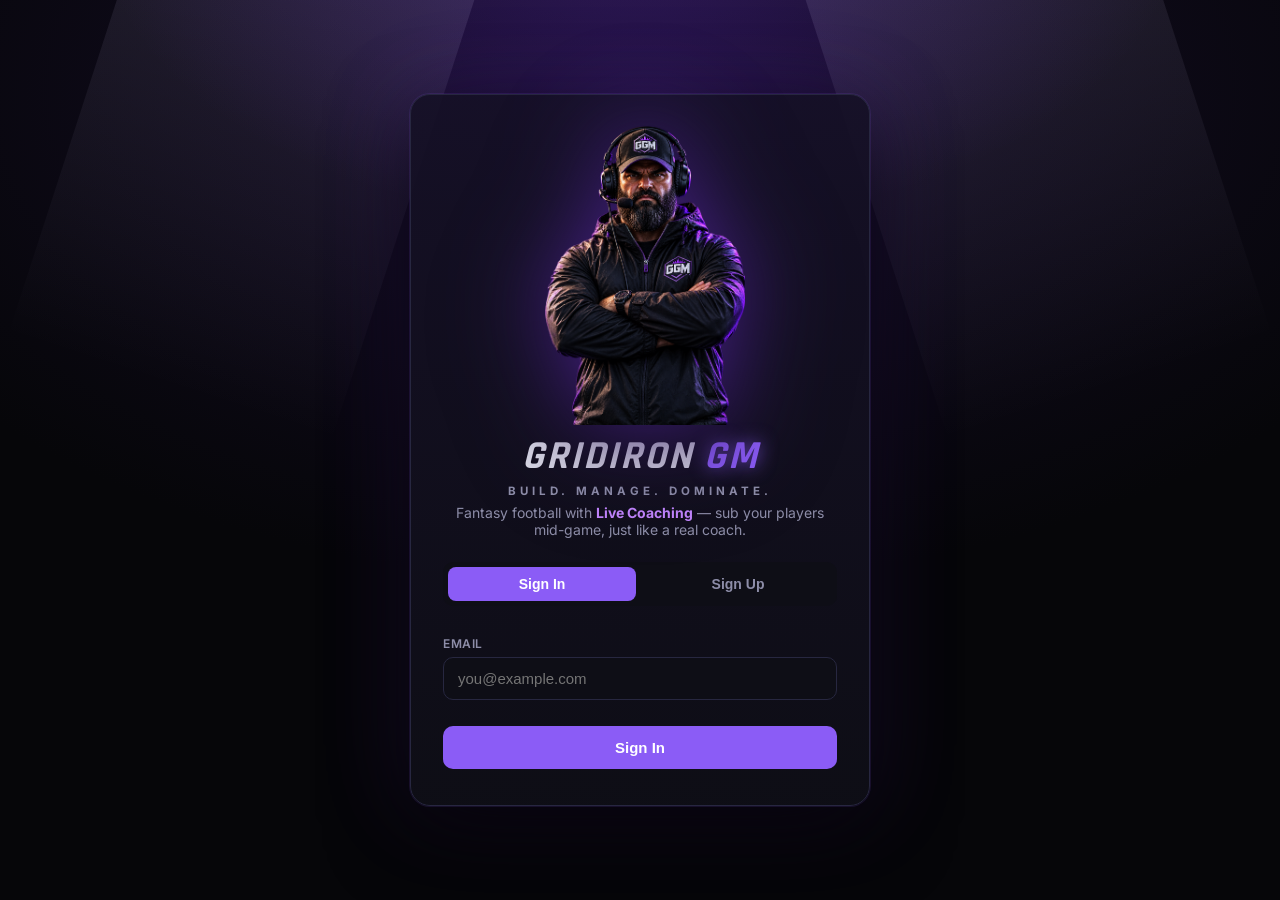
==== commit 57456e0b: "Solo testing: 2-team leagues, CPU teams, and draft autopick - Leagues can now have 2 teams (head-to-" ====
--- a/index.html
+++ b/index.html
@@ -97,7 +97,9 @@
   <div id="auth-screen" class="screen">
     <div class="auth-card">
       <div class="coach-stage">
-        <img src="assets/coach.jpg" alt="" class="coach-photo" onload="this.parentElement.classList.add('has-photo')" onerror="this.remove()"/>
+        <img src="assets/coach.png" alt="" class="coach-photo"
+          onload="this.parentElement.classList.add('has-photo'); if (this.src.endsWith('.png')) this.classList.add('transparent');"
+          onerror="if (!this.dataset.alt) { this.dataset.alt = 1; this.src = 'assets/coach.jpg'; } else { this.remove(); }"/>
         <svg class="coach-hero"><use href="#coach"/></svg>
       </div>
       <h1 class="auth-title wordmark"><span class="wm-grid">GRIDIRON</span> <span class="wm-gm">GM</span></h1>
@@ -173,6 +175,7 @@
             <select id="cl-playoffs">
               <option value="6" selected>6 teams — top 2 seeds get a bye (weeks 15–17)</option>
               <option value="4">4 teams — semis &amp; championship (weeks 16–17)</option>
+              <option value="2">2 teams — championship game only (week 17)</option>
             </select>
             <label>Roster Construction <span class="hint">(spots per team — 0 means the position isn't used)</span></label>
             <div class="roster-grid" id="cl-roster"></div>
--- a/styles.css
+++ b/styles.css
@@ -329,6 +329,27 @@
 .subnote b { color: var(--purple); }
 
 /* ===== The Coach ===== */
+/* looming behind the live-sub modal */
+.modal-box.coach-loom { position: relative; overflow: hidden; }
+.modal-box.coach-loom::before {
+  content: ''; position: absolute; inset: 0; pointer-events: none;
+  background: url('assets/coach.png') no-repeat right -50px top 40px / 360px auto;
+  opacity: .13;
+  mask-image: linear-gradient(to left, black 25%, transparent 80%);
+  -webkit-mask-image: linear-gradient(to left, black 25%, transparent 80%);
+}
+/* watermark over the draft room */
+#tab-draft { position: relative; }
+#tab-draft::before {
+  content: ''; position: fixed; right: 6vw; bottom: -30px; width: 480px; height: 660px;
+  background: url('assets/coach.png') no-repeat bottom center / contain;
+  opacity: .12; pointer-events: none; z-index: 0;
+}
+#tab-draft > * { position: relative; z-index: 1; }
+/* draft panels are slightly translucent so the coach ghosts through */
+#tab-draft .panel, #tab-draft .on-clock { background: rgba(16, 16, 26, .84); backdrop-filter: blur(2px); }
+@media (max-width: 900px) { #tab-draft::before { width: 300px; height: 420px; opacity: .06; } }
+
 .coach-stage { position: relative; width: 190px; margin: 0 auto; }
 .coach-hero { width: 190px; height: 220px; display: block; margin: 0 auto; filter: drop-shadow(0 10px 30px rgba(124,58,237,.4)); }
 .coach-photo {
@@ -337,6 +358,12 @@
   box-shadow: 0 0 60px rgba(124,58,237,.45), 0 14px 40px rgba(0,0,0,.6);
 }
 .coach-stage.has-photo .coach-photo { display: block; }
+/* transparent full-body renders (PNG): no crop, just the purple glow */
+.coach-photo.transparent {
+  width: auto; max-width: 300px; height: 300px; object-fit: contain;
+  border-radius: 0; border: none; box-shadow: none;
+  filter: drop-shadow(0 0 44px rgba(124,58,237,.55)) drop-shadow(0 12px 30px rgba(0,0,0,.6));
+}
 .coach-stage.has-photo .coach-hero { display: none; }
 .badge-mini { width: 30px; height: 30px; vertical-align: -8px; }
 .coach-mid { width: 46px; height: 46px; flex-shrink: 0; }
